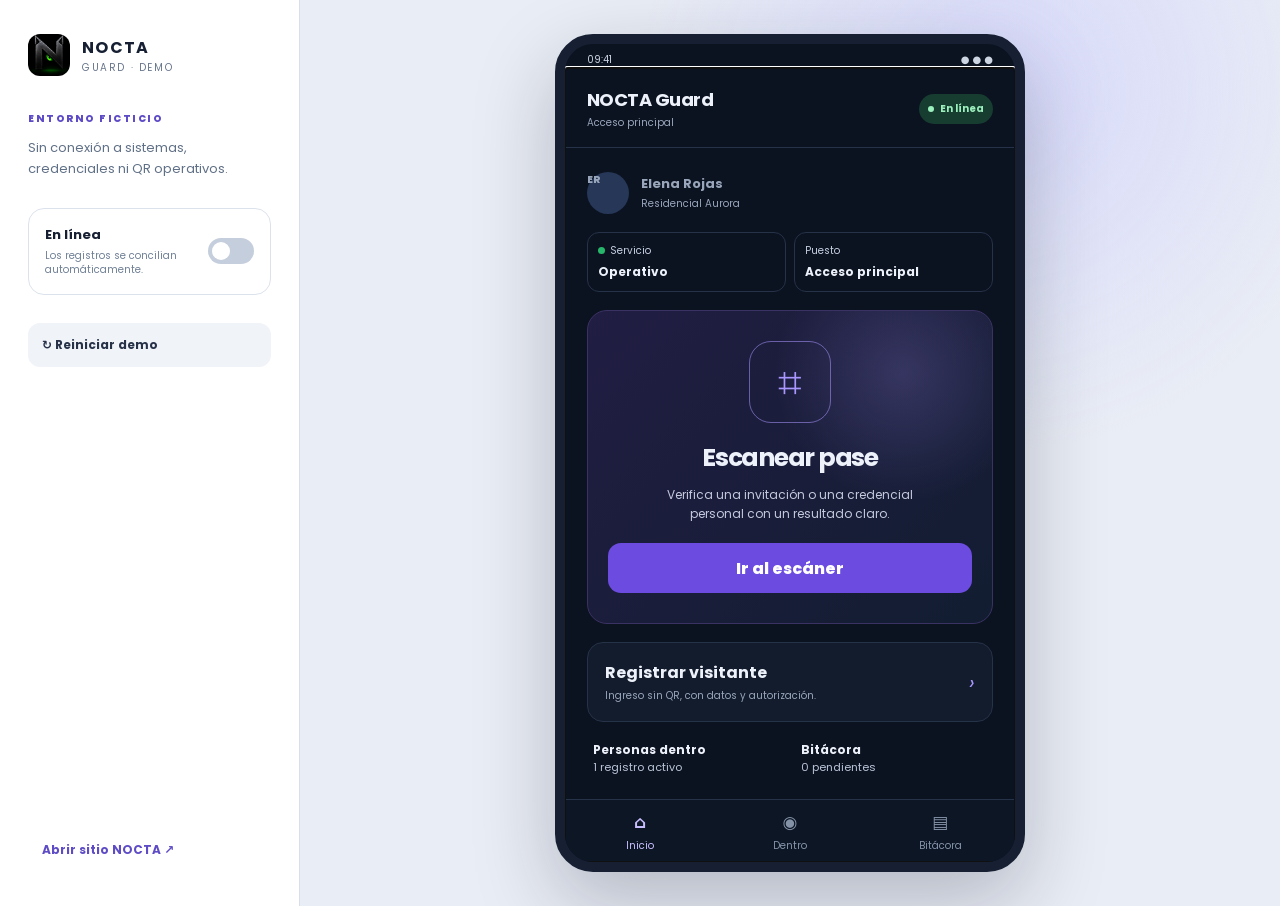
==== demo/guard/index.html @ 95999975 "feat(demo): add isolated NOCTA Guard web demo" ====
<!doctype html>
<html lang="es">
  <head>
    <meta charset="UTF-8" />
    <meta name="viewport" content="width=device-width, initial-scale=1.0" />
    <meta name="theme-color" content="#0b1220" />
    <meta name="description" content="Demo interactivo aislado de NOCTA Guard con datos ficticios." />
    <title>NOCTA Guard | Demo interactivo</title>
    <link rel="icon" type="image/png" href="../../assets/favicon.png" />
    <link rel="preconnect" href="https://fonts.googleapis.com" />
    <link rel="preconnect" href="https://fonts.gstatic.com" crossorigin />
    <link href="https://fonts.googleapis.com/css2?family=Poppins:wght@400;500;600;700;800&display=swap" rel="stylesheet" />
    <link rel="stylesheet" href="styles.css" />
  </head>
  <body>
    <main class="demo-shell">
      <aside class="demo-tools" aria-label="Controles del demo">
        <a class="demo-brand" href="./" aria-label="Reiniciar y volver a NOCTA Guard">
          <img src="../../assets/nocta-mark.png" alt="" />
          <span><b>NOCTA</b><small>GUARD · DEMO</small></span>
        </a>
        <div class="tool-copy">
          <span class="eyebrow">ENTORNO FICTICIO</span>
          <p>Sin conexión a sistemas, credenciales ni QR operativos.</p>
        </div>
        <label class="connection-control" for="connectionToggle">
          <span>
            <b id="connectionLabel">En línea</b>
            <small id="connectionDescription">Los registros se concilian automáticamente.</small>
          </span>
          <input id="connectionToggle" type="checkbox" role="switch" aria-label="Cambiar modo sin conexión" />
          <i aria-hidden="true"></i>
        </label>
        <button class="tool-button" type="button" data-action="reset">↻ Reiniciar demo</button>
        <a class="tool-link" href="../../" target="_blank" rel="noopener">Abrir sitio NOCTA ↗</a>
      </aside>

      <section class="device-stage" aria-label="Aplicación simulada NOCTA Guard">
        <div class="device" id="guardApp">
          <div class="device-top" aria-hidden="true"><span>09:41</span><span>● ● ●</span></div>
          <div id="app" tabindex="-1" aria-live="polite"></div>
        </div>
      </section>
    </main>
    <noscript>Este demo necesita JavaScript para recorrer los escenarios.</noscript>
    <script type="module" src="app.js"></script>
  </body>
</html>
---- demo/guard/styles.css ----
:root{--ink:#edf1f9;--muted:#98a5ba;--canvas:#e9edf5;--panel:#0b1220;--panel-2:#121c2d;--line:#263248;--violet:#6c4ce0;--violet-light:#a996ff;--amber:#ffb020;--green:#27b76b;--green-soft:#dff8e9;--red:#e34a52;--red-soft:#ffeaeb;--warning:#f4ad43;--radius:20px;font-family:Poppins,system-ui,sans-serif;color:var(--ink);background:var(--canvas)}
.connection-control i{pointer-events:none}
@media(prefers-reduced-motion:reduce){*,*::before,*::after{animation-duration:.01ms!important;animation-iteration-count:1!important;scroll-behavior:auto!important;transition-duration:.01ms!important}}
*{box-sizing:border-box}body{min-width:320px;margin:0;background:radial-gradient(circle at 78% 10%,#d7d9fa 0,transparent 28%),var(--canvas)}button,input,select{font:inherit}button{cursor:pointer}button:focus-visible,a:focus-visible,input:focus-visible,select:focus-visible{outline:3px solid var(--amber);outline-offset:3px}.demo-shell{min-height:100svh;display:grid;grid-template-columns:300px 1fr}.demo-tools{display:flex;flex-direction:column;gap:28px;padding:34px 28px;background:#fff;color:#172033;border-right:1px solid #d8dfeb}.demo-brand{display:flex;align-items:center;gap:12px;color:inherit;text-decoration:none}.demo-brand img{width:42px;height:42px;border-radius:12px}.demo-brand b,.demo-brand small{display:block}.demo-brand b{letter-spacing:.08em}.demo-brand small{font-size:10px;color:#68758b;letter-spacing:.16em}.eyebrow{font-size:10px;letter-spacing:.15em;font-weight:800;color:#5e4cc7}.tool-copy p{margin:8px 0 0;font-size:13px;line-height:1.65;color:#607086}.connection-control{display:flex;align-items:center;justify-content:space-between;gap:12px;padding:16px;border:1px solid #dce2ec;border-radius:16px}.connection-control b,.connection-control small{display:block}.connection-control b{font-size:13px}.connection-control small{max-width:170px;margin-top:4px;color:#718096;font-size:10px;line-height:1.45}.connection-control input{position:absolute;opacity:0}.connection-control i{position:relative;width:46px;height:26px;flex:0 0 auto;border-radius:99px;background:#c5cedc;transition:.2s}.connection-control i:after{content:"";position:absolute;top:4px;left:4px;width:18px;height:18px;border-radius:50%;background:#fff;transition:.2s}.connection-control input:checked+i{background:#e59130}.connection-control input:checked+i:after{transform:translateX(20px)}.tool-button,.tool-link{border:0;border-radius:12px;padding:13px 14px;background:#f0f3f8;color:#273249;font-size:12px;font-weight:700;text-align:left;text-decoration:none}.tool-link{margin-top:auto;background:transparent;color:#5e4cc7}.device-stage{display:grid;place-items:center;padding:34px}.device{position:relative;width:min(100%,470px);min-height:760px;overflow:hidden;border:10px solid #172033;border-radius:38px;background:var(--panel);box-shadow:0 30px 80px rgba(19,28,48,.25)}.device-top{display:flex;justify-content:space-between;padding:8px 22px 0;color:#cdd5e3;font-size:10px}.app-frame{min-height:720px;display:flex;flex-direction:column}.app-header{display:flex;align-items:center;gap:12px;padding:18px 22px 16px;border-bottom:1px solid var(--line)}.app-header h1{margin:0;font-size:18px;letter-spacing:-.03em}.app-header p{margin:2px 0 0;color:var(--muted);font-size:10px}.back{width:36px;height:36px;border:1px solid var(--line);border-radius:10px;background:transparent;color:var(--ink);font-size:19px}.header-copy{min-width:0;flex:1}.connection-chip{display:inline-flex;align-items:center;gap:6px;padding:7px 9px;border-radius:99px;background:#173d31;color:#9bf0bd;font-size:10px;font-weight:700}.connection-chip.offline{background:#4b341c;color:#ffd28d}.connection-chip:before{content:"";width:6px;height:6px;border-radius:50%;background:currentColor}.view{flex:1;padding:22px}.home{display:flex;flex-direction:column;gap:18px}.guard-profile{display:flex;align-items:center;gap:12px}.avatar{display:grid;place-items:center;width:42px;height:42px;border-radius:50%;background:#263758;color:#dcd7ff;font-size:16px;font-weight:800}.guard-profile b,.guard-profile span{display:block}.guard-profile b{font-size:13px}.guard-profile span{margin-top:2px;color:var(--muted);font-size:10px}.status-row{display:grid;grid-template-columns:1fr 1fr;gap:8px}.status{padding:10px;border:1px solid var(--line);border-radius:12px;font-size:10px;color:#c5d0e1}.status b{display:block;margin-top:4px;color:var(--ink);font-size:12px}.status .dot{display:inline-block;width:7px;height:7px;margin-right:5px;border-radius:50%;background:var(--green)}.status .dot.offline{background:var(--warning)}.hero-action{padding:30px 20px;border:1px solid #3b3264;border-radius:var(--radius);background:radial-gradient(circle at 78% 20%,rgba(169,150,255,.2),transparent 32%),linear-gradient(135deg,#211d43,#121d31);text-align:center}.scan-mark{display:grid;place-items:center;width:82px;height:82px;margin:0 auto 16px;border:1px solid rgba(169,150,255,.55);border-radius:22px;color:var(--violet-light);font-size:42px}.hero-action h2{margin:0;font-size:25px;letter-spacing:-.05em}.hero-action p{margin:8px auto 20px;max-width:270px;color:#c4c9dd;font-size:12px;line-height:1.6}.primary,.secondary,.danger{width:100%;min-height:50px;border:0;border-radius:13px;padding:12px 15px;font-weight:800}.primary{background:var(--violet);color:#fff}.primary:hover{background:#7c60ea}.secondary{background:transparent;border:1px solid var(--line);color:var(--ink)}.danger{background:var(--red);color:#fff}.manual-entry{display:flex;align-items:center;justify-content:space-between;gap:12px;padding:17px;border:1px solid var(--line);border-radius:16px;background:var(--panel-2);color:var(--ink);text-align:left}.manual-entry strong,.manual-entry small{display:block}.manual-entry small{margin-top:3px;color:var(--muted);font-size:10px}.manual-entry i{font-size:20px;color:var(--violet-light)}.home-links{display:grid;grid-template-columns:1fr 1fr;gap:9px}.text-action{border:0;background:transparent;color:#b9c5d7;font-size:11px;text-align:left}.text-action b{display:block;color:var(--ink);font-size:12px}.scanner{display:flex;flex-direction:column;gap:16px}.scanner-window{position:relative;display:grid;min-height:315px;place-items:center;overflow:hidden;border-radius:22px;background:radial-gradient(circle at 50% 35%,#2d4b4d,transparent 26%),linear-gradient(145deg,#172d37,#071215)}.scanner-window:before{content:"";position:absolute;inset:0;background:linear-gradient(rgba(217,249,244,.08) 1px,transparent 1px),linear-gradient(90deg,rgba(217,249,244,.08) 1px,transparent 1px);background-size:34px 34px;opacity:.6}.scanner-window:after{content:"";position:absolute;left:20%;right:20%;height:2px;background:#75f0a2;box-shadow:0 0 16px #75f0a2;animation:scan 2.2s ease-in-out infinite}.scan-frame{position:relative;z-index:1;width:190px;height:190px;border:2px solid #90f2af;border-radius:23px;box-shadow:0 0 0 999px rgba(1,8,14,.12)}.scan-frame:after{content:"ALINEA EL CÓDIGO";position:absolute;bottom:-31px;left:50%;transform:translateX(-50%);white-space:nowrap;color:#b6f7c9;font-size:9px;font-weight:800;letter-spacing:.13em}.scenario-grid{display:grid;grid-template-columns:1fr 1fr;gap:9px}.scenario{min-height:59px;padding:10px;border:1px solid var(--line);border-radius:12px;background:#172235;color:var(--ink);font-size:11px;font-weight:700;text-align:left}.scenario small{display:block;margin-top:4px;color:var(--muted);font-size:9px;font-weight:400}.scenario.valid{border-color:#297e52}.scenario.expired{border-color:#75512b}.scenario.invalid{border-color:#723b48}.scenario.resident{border-color:#5b4ca9}.verdict{display:flex;flex-direction:column;gap:18px}.verdict-banner{margin:-22px -22px 0;padding:28px 22px;text-align:center}.verdict-banner.allowed{background:#1d8d4d}.verdict-banner.denied{background:#b83c46}.verdict-banner .symbol{display:grid;place-items:center;width:58px;height:58px;margin:0 auto 10px;border-radius:50%;background:rgba(255,255,255,.18);font-size:30px}.verdict-banner b{font-size:22px;letter-spacing:.04em}.verdict-banner small{display:block;margin-top:5px;font-size:10px;opacity:.85}.identity{padding:18px;border:1px solid var(--line);border-radius:18px;background:var(--panel-2)}.identity-top{display:flex;align-items:center;gap:12px}.identity-top h2{margin:0;font-size:22px;letter-spacing:-.05em}.identity-top p{margin:3px 0 0;color:var(--muted);font-size:11px}.credential{display:inline-flex;margin-top:16px;padding:6px 9px;border-radius:99px;background:#273756;color:#cfc7ff;font-size:10px;font-weight:700}.details{margin:16px 0 0;padding:0;list-style:none}.details li{display:flex;justify-content:space-between;gap:12px;padding:10px 0;border-top:1px solid var(--line);font-size:11px}.details span{color:var(--muted)}.details b{text-align:right;font-weight:600}.denied-copy{margin:0;color:#c9d1df;line-height:1.65;text-align:center;font-size:13px}.record{display:flex;flex-direction:column;gap:16px}.direction-toggle{display:grid;grid-template-columns:1fr 1fr;gap:8px}.direction-toggle button{padding:12px;border:1px solid var(--line);border-radius:12px;background:transparent;color:var(--muted);font-weight:700}.direction-toggle button.active{border-color:var(--violet);background:#242042;color:#ddd7ff}.notice{padding:12px;border-radius:12px;background:#403019;color:#ffd28d;font-size:10px;line-height:1.5}.success{display:grid;min-height:550px;place-items:center;text-align:center}.success-content{max-width:310px}.success-icon{display:grid;place-items:center;width:86px;height:86px;margin:0 auto 20px;border-radius:50%;background:var(--green);color:#062215;font-size:43px;box-shadow:0 0 0 14px rgba(39,183,107,.12)}.success h2{margin:0;font-size:29px;letter-spacing:-.06em}.success p{margin:9px 0 24px;color:var(--muted);font-size:12px;line-height:1.6}.form{display:grid;gap:15px}.field{display:grid;gap:7px;color:#b8c3d4;font-size:11px;font-weight:600}.field input,.field select{width:100%;min-height:49px;border:1px solid var(--line);border-radius:12px;padding:0 13px;background:#151f31;color:var(--ink)}.split{display:grid;grid-template-columns:1fr 1fr;gap:10px}.check-field{display:flex;align-items:center;gap:9px;color:#cbd5e4;font-size:11px}.check-field input{accent-color:var(--violet);width:17px;height:17px}.auth{display:grid;min-height:480px;place-items:center;text-align:center}.auth-card{padding:24px;border:1px solid var(--line);border-radius:20px;background:var(--panel-2)}.auth-pulse{width:54px;height:54px;margin:0 auto 15px;border-radius:50%;border:2px solid var(--amber);box-shadow:0 0 0 12px rgba(255,176,32,.11);animation:pulse 1.5s infinite}.auth h2{margin:0;font-size:22px;letter-spacing:-.05em}.auth p{color:var(--muted);font-size:12px;line-height:1.6}.auth-actions{display:grid;grid-template-columns:1fr 1fr;gap:9px;margin-top:18px}.auth-actions button{min-height:47px;border-radius:11px;font-weight:800}.auth-actions .approve{border:0;background:var(--green);color:#052315}.auth-actions .reject{border:1px solid #793a44;background:transparent;color:#ffb8bd}.list{display:grid;gap:10px}.list-item{display:flex;align-items:center;gap:10px;width:100%;padding:14px;border:1px solid var(--line);border-radius:14px;background:var(--panel-2);color:var(--ink);text-align:left}.list-item .item-main{flex:1;min-width:0}.list-item b,.list-item small{display:block}.list-item b{font-size:12px}.list-item small{margin-top:3px;color:var(--muted);font-size:10px}.list-item .right{text-align:right;font-size:10px;color:#a7eec0}.list-item .right.pending{color:#ffd28d}.empty{padding:40px 20px;color:var(--muted);font-size:12px;text-align:center}.tabbar{display:grid;grid-template-columns:repeat(3,1fr);margin-top:auto;border-top:1px solid var(--line);background:#0d1625}.tabbar button{min-height:62px;border:0;background:transparent;color:#8492a8;font-size:10px}.tabbar button.active{color:#c8beff}.tabbar b{display:block;margin-bottom:3px;font-size:17px}@keyframes scan{0%,100%{top:20%}50%{top:78%}}@keyframes pulse{50%{transform:scale(.86);opacity:.55}}@media(max-width:760px){.demo-shell{display:block}.demo-tools{position:sticky;z-index:5;top:0;display:grid;grid-template-columns:1fr auto auto;align-items:center;gap:8px;padding:10px 15px;border-bottom:1px solid #d8dfeb}.tool-copy,.tool-link{display:none}.demo-brand img{width:32px;height:32px}.demo-brand b{font-size:13px}.demo-brand small{font-size:8px}.connection-control{padding:7px;border:0}.connection-control span{display:none}.connection-control i{width:40px;height:23px}.connection-control i:after{width:15px;height:15px}.connection-control input:checked+i:after{transform:translateX(17px)}.tool-button{padding:9px 10px;font-size:10px}.device-stage{padding:0}.device{width:100%;min-height:calc(100svh - 54px);border:0;border-radius:0;box-shadow:none}.app-frame{min-height:calc(100svh - 54px)}}@media(max-width:380px){.view{padding:17px}.app-header{padding:15px 17px}.hero-action{padding:23px 15px}.scenario-grid{gap:7px}.scenario{font-size:10px}.split{grid-template-columns:1fr}.device-top{padding-inline:17px}}
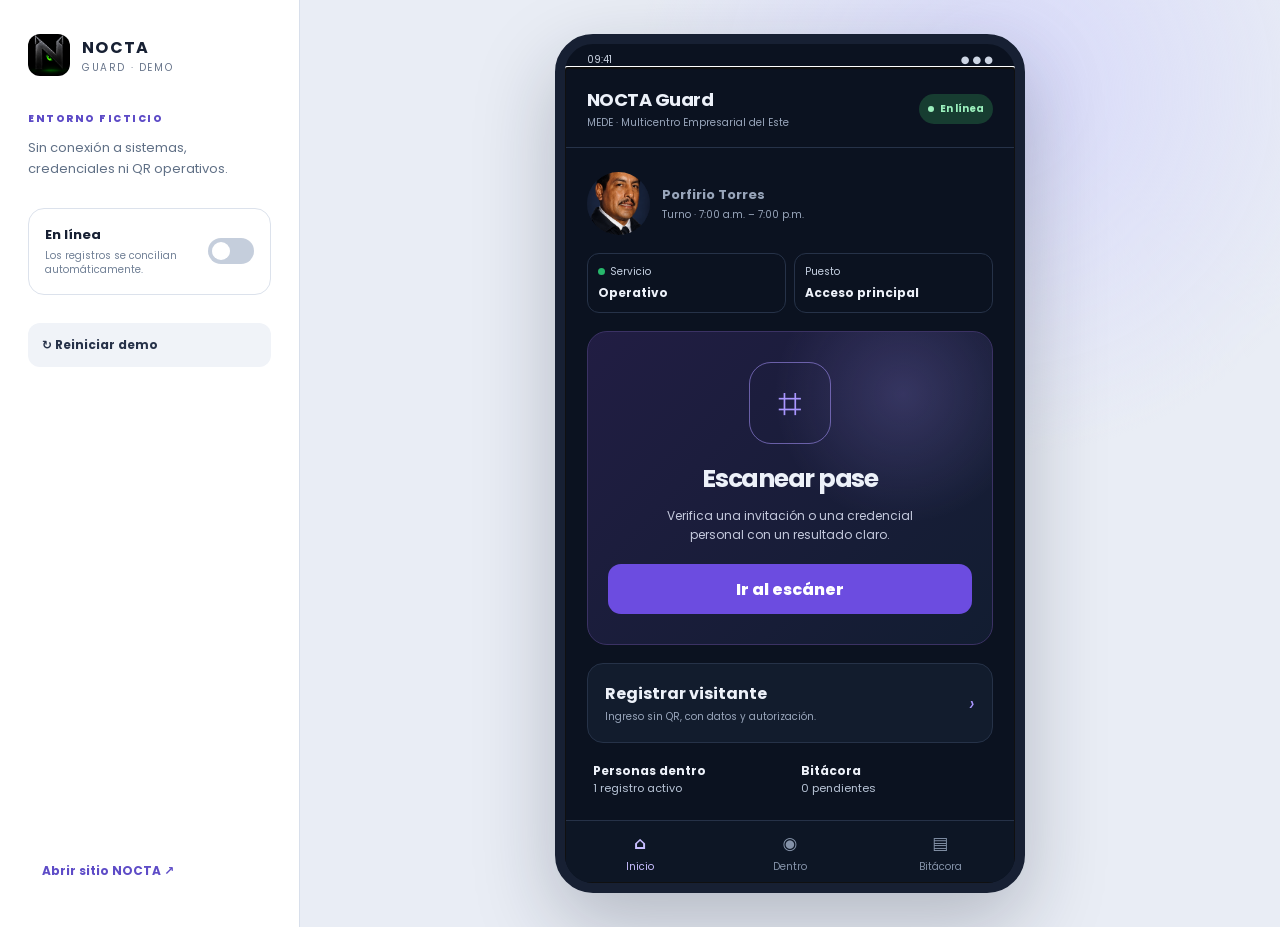
==== commit 5cfb7270: "fix(demo): refresh Guard static assets" ====
--- a/demo/guard/index.html
+++ b/demo/guard/index.html
@@ -10,7 +10,7 @@
     <link rel="preconnect" href="https://fonts.googleapis.com" />
     <link rel="preconnect" href="https://fonts.gstatic.com" crossorigin />
     <link href="https://fonts.googleapis.com/css2?family=Poppins:wght@400;500;600;700;800&display=swap" rel="stylesheet" />
-    <link rel="stylesheet" href="styles.css" />
+    <link rel="stylesheet" href="styles.css?v=0a40bc6" />
   </head>
   <body>
     <main class="demo-shell">
@@ -43,6 +43,6 @@
       </section>
     </main>
     <noscript>Este demo necesita JavaScript para recorrer los escenarios.</noscript>
-    <script type="module" src="app.js"></script>
+    <script type="module" src="app.js?v=0a40bc6"></script>
   </body>
 </html>
--- a/demo/guard/styles.css
+++ b/demo/guard/styles.css
@@ -1,4 +1,7 @@
 :root{--ink:#edf1f9;--muted:#98a5ba;--canvas:#e9edf5;--panel:#0b1220;--panel-2:#121c2d;--line:#263248;--violet:#6c4ce0;--violet-light:#a996ff;--amber:#ffb020;--green:#27b76b;--green-soft:#dff8e9;--red:#e34a52;--red-soft:#ffeaeb;--warning:#f4ad43;--radius:20px;font-family:Poppins,system-ui,sans-serif;color:var(--ink);background:var(--canvas)}
 .connection-control i{pointer-events:none}
 @media(prefers-reduced-motion:reduce){*,*::before,*::after{animation-duration:.01ms!important;animation-iteration-count:1!important;scroll-behavior:auto!important;transition-duration:.01ms!important}}
+.scenario.revoked{border-color:#7b4053}.authorization-options{display:grid;gap:8px;margin:18px 0}.authorization-option{width:100%;min-height:49px;padding:11px 13px;border:1px solid var(--line);border-radius:12px;background:#151f31;color:var(--ink);font-weight:700;text-align:left}.authorization-option.selected{border-color:var(--violet-light);background:#242042;color:#eeeaff}.manual-summary{display:grid;gap:15px}.summary-card{display:grid;gap:0;border:1px solid var(--line);border-radius:16px;background:var(--panel-2);overflow:hidden}.summary-card div{display:flex;justify-content:space-between;gap:12px;padding:12px;border-bottom:1px solid var(--line);font-size:11px}.summary-card div:last-child{border-bottom:0}.summary-card span{color:var(--muted)}.summary-card b{text-align:right}
+@media(max-width:760px){.app-header{align-items:flex-start}.app-header .header-copy p{line-height:1.35;overflow-wrap:anywhere}.connection-chip{flex:0 0 auto;margin-top:1px}.guard-profile>span:last-child{min-width:0}.guard-profile>span:last-child>span{line-height:1.45;overflow-wrap:anywhere}}
+.guard-profile>.avatar{width:63px;height:63px;overflow:hidden;background:#101a2c}.guard-profile>.avatar img{width:100%;height:100%;object-fit:cover;object-position:50% 26%;display:block;transform:scale(1.8);transform-origin:50% 45%}
 *{box-sizing:border-box}body{min-width:320px;margin:0;background:radial-gradient(circle at 78% 10%,#d7d9fa 0,transparent 28%),var(--canvas)}button,input,select{font:inherit}button{cursor:pointer}button:focus-visible,a:focus-visible,input:focus-visible,select:focus-visible{outline:3px solid var(--amber);outline-offset:3px}.demo-shell{min-height:100svh;display:grid;grid-template-columns:300px 1fr}.demo-tools{display:flex;flex-direction:column;gap:28px;padding:34px 28px;background:#fff;color:#172033;border-right:1px solid #d8dfeb}.demo-brand{display:flex;align-items:center;gap:12px;color:inherit;text-decoration:none}.demo-brand img{width:42px;height:42px;border-radius:12px}.demo-brand b,.demo-brand small{display:block}.demo-brand b{letter-spacing:.08em}.demo-brand small{font-size:10px;color:#68758b;letter-spacing:.16em}.eyebrow{font-size:10px;letter-spacing:.15em;font-weight:800;color:#5e4cc7}.tool-copy p{margin:8px 0 0;font-size:13px;line-height:1.65;color:#607086}.connection-control{display:flex;align-items:center;justify-content:space-between;gap:12px;padding:16px;border:1px solid #dce2ec;border-radius:16px}.connection-control b,.connection-control small{display:block}.connection-control b{font-size:13px}.connection-control small{max-width:170px;margin-top:4px;color:#718096;font-size:10px;line-height:1.45}.connection-control input{position:absolute;opacity:0}.connection-control i{position:relative;width:46px;height:26px;flex:0 0 auto;border-radius:99px;background:#c5cedc;transition:.2s}.connection-control i:after{content:"";position:absolute;top:4px;left:4px;width:18px;height:18px;border-radius:50%;background:#fff;transition:.2s}.connection-control input:checked+i{background:#e59130}.connection-control input:checked+i:after{transform:translateX(20px)}.tool-button,.tool-link{border:0;border-radius:12px;padding:13px 14px;background:#f0f3f8;color:#273249;font-size:12px;font-weight:700;text-align:left;text-decoration:none}.tool-link{margin-top:auto;background:transparent;color:#5e4cc7}.device-stage{display:grid;place-items:center;padding:34px}.device{position:relative;width:min(100%,470px);min-height:760px;overflow:hidden;border:10px solid #172033;border-radius:38px;background:var(--panel);box-shadow:0 30px 80px rgba(19,28,48,.25)}.device-top{display:flex;justify-content:space-between;padding:8px 22px 0;color:#cdd5e3;font-size:10px}.app-frame{min-height:720px;display:flex;flex-direction:column}.app-header{display:flex;align-items:center;gap:12px;padding:18px 22px 16px;border-bottom:1px solid var(--line)}.app-header h1{margin:0;font-size:18px;letter-spacing:-.03em}.app-header p{margin:2px 0 0;color:var(--muted);font-size:10px}.back{width:36px;height:36px;border:1px solid var(--line);border-radius:10px;background:transparent;color:var(--ink);font-size:19px}.header-copy{min-width:0;flex:1}.connection-chip{display:inline-flex;align-items:center;gap:6px;padding:7px 9px;border-radius:99px;background:#173d31;color:#9bf0bd;font-size:10px;font-weight:700}.connection-chip.offline{background:#4b341c;color:#ffd28d}.connection-chip:before{content:"";width:6px;height:6px;border-radius:50%;background:currentColor}.view{flex:1;padding:22px}.home{display:flex;flex-direction:column;gap:18px}.guard-profile{display:flex;align-items:center;gap:12px}.avatar{display:grid;place-items:center;width:42px;height:42px;border-radius:50%;background:#263758;color:#dcd7ff;font-size:16px;font-weight:800}.guard-profile b,.guard-profile span{display:block}.guard-profile b{font-size:13px}.guard-profile span{margin-top:2px;color:var(--muted);font-size:10px}.status-row{display:grid;grid-template-columns:1fr 1fr;gap:8px}.status{padding:10px;border:1px solid var(--line);border-radius:12px;font-size:10px;color:#c5d0e1}.status b{display:block;margin-top:4px;color:var(--ink);font-size:12px}.status .dot{display:inline-block;width:7px;height:7px;margin-right:5px;border-radius:50%;background:var(--green)}.status .dot.offline{background:var(--warning)}.hero-action{padding:30px 20px;border:1px solid #3b3264;border-radius:var(--radius);background:radial-gradient(circle at 78% 20%,rgba(169,150,255,.2),transparent 32%),linear-gradient(135deg,#211d43,#121d31);text-align:center}.scan-mark{display:grid;place-items:center;width:82px;height:82px;margin:0 auto 16px;border:1px solid rgba(169,150,255,.55);border-radius:22px;color:var(--violet-light);font-size:42px}.hero-action h2{margin:0;font-size:25px;letter-spacing:-.05em}.hero-action p{margin:8px auto 20px;max-width:270px;color:#c4c9dd;font-size:12px;line-height:1.6}.primary,.secondary,.danger{width:100%;min-height:50px;border:0;border-radius:13px;padding:12px 15px;font-weight:800}.primary{background:var(--violet);color:#fff}.primary:hover{background:#7c60ea}.secondary{background:transparent;border:1px solid var(--line);color:var(--ink)}.danger{background:var(--red);color:#fff}.manual-entry{display:flex;align-items:center;justify-content:space-between;gap:12px;padding:17px;border:1px solid var(--line);border-radius:16px;background:var(--panel-2);color:var(--ink);text-align:left}.manual-entry strong,.manual-entry small{display:block}.manual-entry small{margin-top:3px;color:var(--muted);font-size:10px}.manual-entry i{font-size:20px;color:var(--violet-light)}.home-links{display:grid;grid-template-columns:1fr 1fr;gap:9px}.text-action{border:0;background:transparent;color:#b9c5d7;font-size:11px;text-align:left}.text-action b{display:block;color:var(--ink);font-size:12px}.scanner{display:flex;flex-direction:column;gap:16px}.scanner-window{position:relative;display:grid;min-height:315px;place-items:center;overflow:hidden;border-radius:22px;background:radial-gradient(circle at 50% 35%,#2d4b4d,transparent 26%),linear-gradient(145deg,#172d37,#071215)}.scanner-window:before{content:"";position:absolute;inset:0;background:linear-gradient(rgba(217,249,244,.08) 1px,transparent 1px),linear-gradient(90deg,rgba(217,249,244,.08) 1px,transparent 1px);background-size:34px 34px;opacity:.6}.scanner-window:after{content:"";position:absolute;left:20%;right:20%;height:2px;background:#75f0a2;box-shadow:0 0 16px #75f0a2;animation:scan 2.2s ease-in-out infinite}.scan-frame{position:relative;z-index:1;width:190px;height:190px;border:2px solid #90f2af;border-radius:23px;box-shadow:0 0 0 999px rgba(1,8,14,.12)}.scan-frame:after{content:"ALINEA EL CÓDIGO";position:absolute;bottom:-31px;left:50%;transform:translateX(-50%);white-space:nowrap;color:#b6f7c9;font-size:9px;font-weight:800;letter-spacing:.13em}.scenario-grid{display:grid;grid-template-columns:1fr 1fr;gap:9px}.scenario{min-height:59px;padding:10px;border:1px solid var(--line);border-radius:12px;background:#172235;color:var(--ink);font-size:11px;font-weight:700;text-align:left}.scenario small{display:block;margin-top:4px;color:var(--muted);font-size:9px;font-weight:400}.scenario.valid{border-color:#297e52}.scenario.expired{border-color:#75512b}.scenario.invalid{border-color:#723b48}.scenario.resident{border-color:#5b4ca9}.verdict{display:flex;flex-direction:column;gap:18px}.verdict-banner{margin:-22px -22px 0;padding:28px 22px;text-align:center}.verdict-banner.allowed{background:#1d8d4d}.verdict-banner.denied{background:#b83c46}.verdict-banner .symbol{display:grid;place-items:center;width:58px;height:58px;margin:0 auto 10px;border-radius:50%;background:rgba(255,255,255,.18);font-size:30px}.verdict-banner b{font-size:22px;letter-spacing:.04em}.verdict-banner small{display:block;margin-top:5px;font-size:10px;opacity:.85}.identity{padding:18px;border:1px solid var(--line);border-radius:18px;background:var(--panel-2)}.identity-top{display:flex;align-items:center;gap:12px}.identity-top h2{margin:0;font-size:22px;letter-spacing:-.05em}.identity-top p{margin:3px 0 0;color:var(--muted);font-size:11px}.credential{display:inline-flex;margin-top:16px;padding:6px 9px;border-radius:99px;background:#273756;color:#cfc7ff;font-size:10px;font-weight:700}.details{margin:16px 0 0;padding:0;list-style:none}.details li{display:flex;justify-content:space-between;gap:12px;padding:10px 0;border-top:1px solid var(--line);font-size:11px}.details span{color:var(--muted)}.details b{text-align:right;font-weight:600}.denied-copy{margin:0;color:#c9d1df;line-height:1.65;text-align:center;font-size:13px}.record{display:flex;flex-direction:column;gap:16px}.direction-toggle{display:grid;grid-template-columns:1fr 1fr;gap:8px}.direction-toggle button{padding:12px;border:1px solid var(--line);border-radius:12px;background:transparent;color:var(--muted);font-weight:700}.direction-toggle button.active{border-color:var(--violet);background:#242042;color:#ddd7ff}.notice{padding:12px;border-radius:12px;background:#403019;color:#ffd28d;font-size:10px;line-height:1.5}.success{display:grid;min-height:550px;place-items:center;text-align:center}.success-content{max-width:310px}.success-icon{display:grid;place-items:center;width:86px;height:86px;margin:0 auto 20px;border-radius:50%;background:var(--green);color:#062215;font-size:43px;box-shadow:0 0 0 14px rgba(39,183,107,.12)}.success h2{margin:0;font-size:29px;letter-spacing:-.06em}.success p{margin:9px 0 24px;color:var(--muted);font-size:12px;line-height:1.6}.form{display:grid;gap:15px}.field{display:grid;gap:7px;color:#b8c3d4;font-size:11px;font-weight:600}.field input,.field select{width:100%;min-height:49px;border:1px solid var(--line);border-radius:12px;padding:0 13px;background:#151f31;color:var(--ink)}.split{display:grid;grid-template-columns:1fr 1fr;gap:10px}.check-field{display:flex;align-items:center;gap:9px;color:#cbd5e4;font-size:11px}.check-field input{accent-color:var(--violet);width:17px;height:17px}.auth{display:grid;min-height:480px;place-items:center;text-align:center}.auth-card{padding:24px;border:1px solid var(--line);border-radius:20px;background:var(--panel-2)}.auth-pulse{width:54px;height:54px;margin:0 auto 15px;border-radius:50%;border:2px solid var(--amber);box-shadow:0 0 0 12px rgba(255,176,32,.11);animation:pulse 1.5s infinite}.auth h2{margin:0;font-size:22px;letter-spacing:-.05em}.auth p{color:var(--muted);font-size:12px;line-height:1.6}.auth-actions{display:grid;grid-template-columns:1fr 1fr;gap:9px;margin-top:18px}.auth-actions button{min-height:47px;border-radius:11px;font-weight:800}.auth-actions .approve{border:0;background:var(--green);color:#052315}.auth-actions .reject{border:1px solid #793a44;background:transparent;color:#ffb8bd}.list{display:grid;gap:10px}.list-item{display:flex;align-items:center;gap:10px;width:100%;padding:14px;border:1px solid var(--line);border-radius:14px;background:var(--panel-2);color:var(--ink);text-align:left}.list-item .item-main{flex:1;min-width:0}.list-item b,.list-item small{display:block}.list-item b{font-size:12px}.list-item small{margin-top:3px;color:var(--muted);font-size:10px}.list-item .right{text-align:right;font-size:10px;color:#a7eec0}.list-item .right.pending{color:#ffd28d}.empty{padding:40px 20px;color:var(--muted);font-size:12px;text-align:center}.tabbar{display:grid;grid-template-columns:repeat(3,1fr);margin-top:auto;border-top:1px solid var(--line);background:#0d1625}.tabbar button{min-height:62px;border:0;background:transparent;color:#8492a8;font-size:10px}.tabbar button.active{color:#c8beff}.tabbar b{display:block;margin-bottom:3px;font-size:17px}@keyframes scan{0%,100%{top:20%}50%{top:78%}}@keyframes pulse{50%{transform:scale(.86);opacity:.55}}@media(max-width:760px){.demo-shell{display:block}.demo-tools{position:sticky;z-index:5;top:0;display:grid;grid-template-columns:1fr auto auto;align-items:center;gap:8px;padding:10px 15px;border-bottom:1px solid #d8dfeb}.tool-copy,.tool-link{display:none}.demo-brand img{width:32px;height:32px}.demo-brand b{font-size:13px}.demo-brand small{font-size:8px}.connection-control{padding:7px;border:0}.connection-control span{display:none}.connection-control i{width:40px;height:23px}.connection-control i:after{width:15px;height:15px}.connection-control input:checked+i:after{transform:translateX(17px)}.tool-button{padding:9px 10px;font-size:10px}.device-stage{padding:0}.device{width:100%;min-height:calc(100svh - 54px);border:0;border-radius:0;box-shadow:none}.app-frame{min-height:calc(100svh - 54px)}}@media(max-width:380px){.view{padding:17px}.app-header{padding:15px 17px}.hero-action{padding:23px 15px}.scenario-grid{gap:7px}.scenario{font-size:10px}.split{grid-template-columns:1fr}.device-top{padding-inline:17px}}
